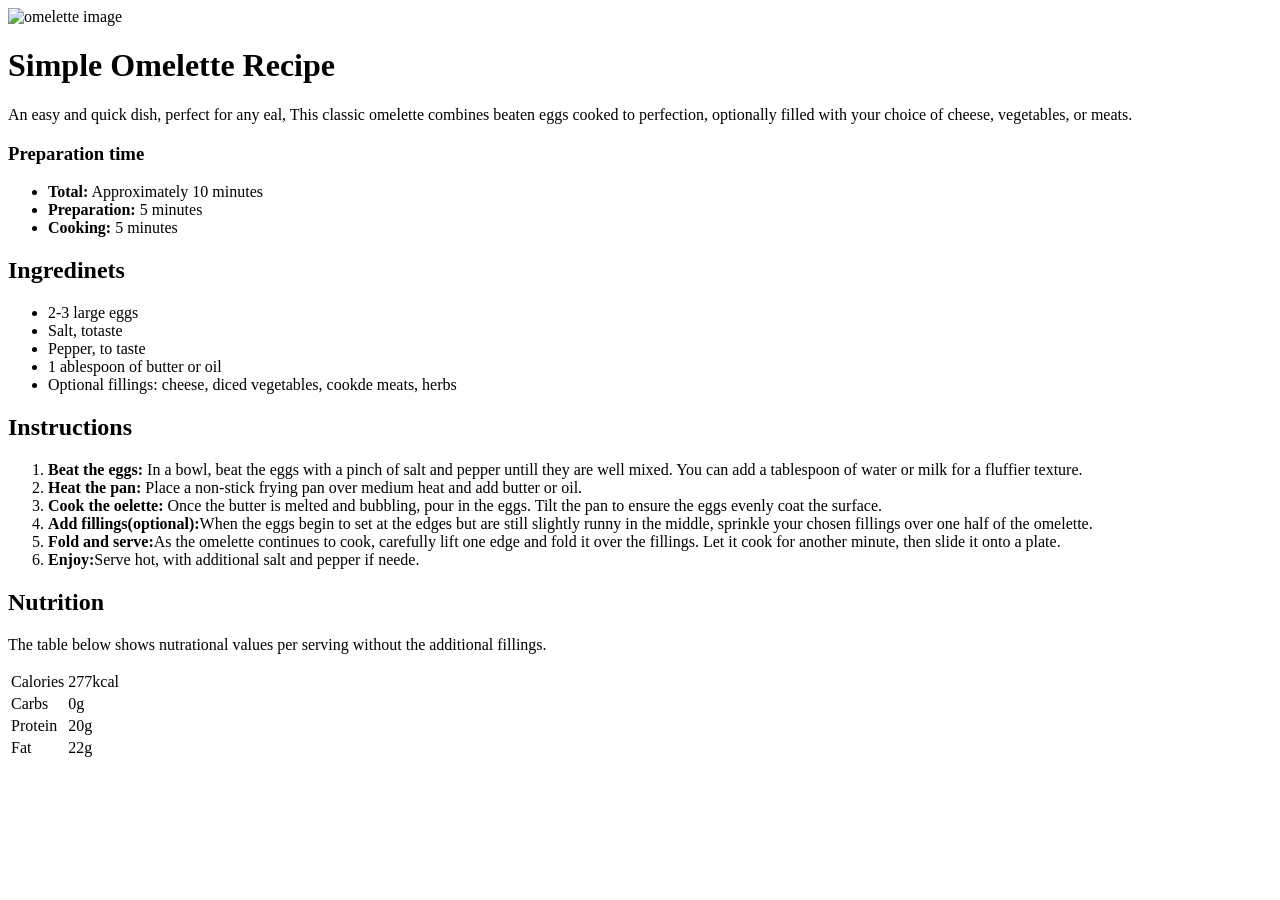
==== index.html @ 317d93ea "Fix typos and update HTML structure for recipe page Updated the recipe page HTML structure and corre" ====
<!DOCTYPE html>
<html>
    <head>
        <title>
          Recipe Page | HTML and CSS Page
         </title>
        <link rel="stylesheet" href="style.css">
    </head>
    <body>
    <div class="main-div">
        <header>
            <div class="top">
              <img src="recipe-page-main\assets\images\image-omelette.jpeg" alt="omelette image">
            </div>
            <div class="">
                <h1>Simple Omelette Recipe</h1>
                <p>An easy and quick dish, perfect for any eal, This classic omelette combines beaten eggs cooked to perfection, optionally filled with your choice of cheese, vegetables, or meats.</p>
                <div class="time">
                    <h3>Preparation time</h3>
                    <ul>
                        <li><b>Total:</b> Approximately 10 minutes </li>
                        <li><b>Preparation: </b>5 minutes</li>
                        <li><b>Cooking: </b>5 minutes</li>
                    </ul>
                </div>
            </div>
        </header>
        <div class="ingredinets">
            <h2>Ingredinets</h2>
            <ul>
                <li>2-3 large eggs</li>
                <li>Salt, totaste</li>
                <li>Pepper, to taste</li>
                <li>1 ablespoon of butter or oil</li>
                <li>Optional fillings: cheese, diced vegetables, cookde meats, herbs</li>
            </ul>
        </div>
        <div class="instructions">
            <h2>Instructions</h2>
            <ol>
                <li><b>Beat the eggs: </b> In a bowl, beat the eggs with a pinch of salt and pepper untill they are well mixed. You can add a tablespoon of water or milk for a fluffier texture.</li>
                <li><b> Heat the pan:</b> Place a non-stick frying pan over medium heat and add butter or oil.</li>
                <li><b> Cook the oelette: </b>Once the butter is melted and bubbling, pour in the eggs. Tilt the pan to ensure the eggs evenly coat the surface.</li>
                <li><b>Add fillings(optional):</b>When the eggs begin to set at the edges but are still slightly runny in the middle, sprinkle your chosen fillings over one half of the omelette.</li>
                <li><b>Fold and serve:</b>As the omelette continues to cook, carefully lift one edge and fold it over the fillings. Let it cook for another minute, then slide it onto a plate.</li>
                <li><b>Enjoy:</b>Serve hot, with additional salt and pepper if neede.</li>
            </ol>
        </div>
        <div class="nutrition">
            <h2>Nutrition</h2>
            <p>The table below shows nutrational values per serving without the additional fillings.</p>
            <Table>
                <tr>
                    <td>Calories</td>
                    <td><span>277kcal</span></td>
                </tr>
                <tr>
                    <td>Carbs</td>
                    <td><span>0g</span></td>
                </tr>
                <tr>
                    <td>Protein</td>
                    <td><span>20g</span></td>
                </tr>
                <tr>
                    <td>Fat</td>
                    <td><span>22g</span></td>
                </tr>
            </Table>
        </div>
    </div>
    </body>
</html>
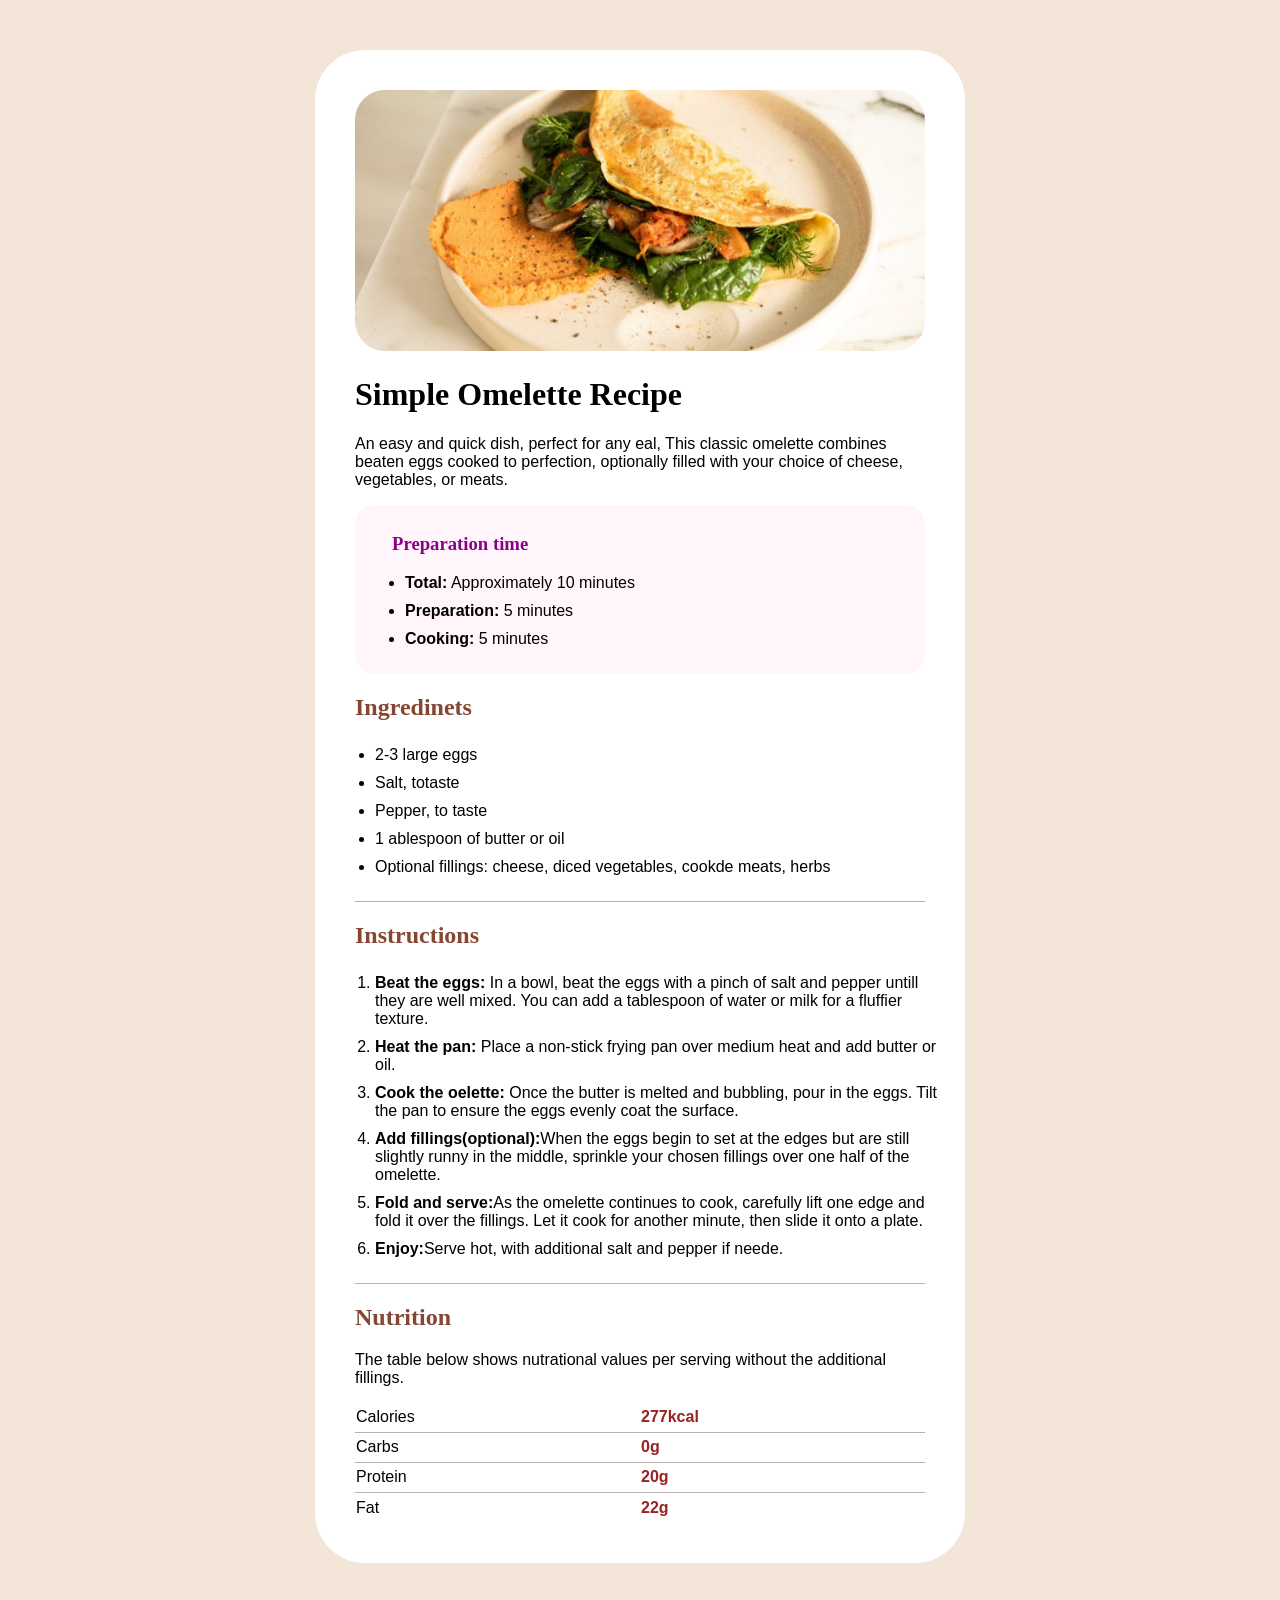
==== commit aea559e0: "Update index.html" ====
--- a/index.html
+++ b/index.html
@@ -5,6 +5,7 @@
           Recipe Page | HTML and CSS Page
          </title>
         <link rel="stylesheet" href="style.css">
+        <link rel="icon" href="./assets/images/favicon-32x32.png">
     </head>
     <body>
     <div class="main-div">
--- a/style.css
+++ b/style.css
@@ -0,0 +1,129 @@
+@font-face {
+    font-family: young sarif;
+    src: url(recipe-page-main\assets\fonts\young-serif.ttf);
+}
+
+@font-face {
+    font-family: outfit;
+    src: url(recipe-page-main\assets\fonts\outfit.ttf);
+}
+
+body{
+    font-family: 'Outfit', sans-serif;
+}
+
+h1,h2{
+    font-family: 'Young Serif', serif;
+}
+
+*{
+    box-sizing: border-box;
+}
+
+body {
+    background-color:  hsl(30, 54%, 90%);
+    min-width: 320px;
+}
+
+.main-div {
+    max-width: 650px;
+    min-width: 350px;
+    background-color: white;
+    margin: 50px auto;
+    padding: 40px;
+    border-radius: 50px;
+}
+
+.top img {
+    width: 100%;
+    border-radius: 30px;
+}
+
+.time {
+     background-color: hsl(330, 100%, 98%);
+    border-radius: 20px;
+    height: 100%;
+    padding: 10px 0;
+}
+
+
+h3 {
+    font-family: young sarif;
+    color: darkmagenta;
+    position: relative;
+    left: 37px;
+}
+
+.time ul li {
+    margin: 10px;
+}
+
+h2 {
+    font-family: young sarif;
+    color: hsl(14, 45%, 36%);
+}
+
+.ingredinets {
+    border-bottom: .1px solid rgb(183, 176, 176);
+}
+
+.ingredinets ul li {
+    margin: 10px 0;
+    position: relative;
+    left: -20px;
+}
+
+.ingredinets ul {
+    margin: 25px 0;
+}
+
+.instructions {
+    border-bottom: .1px solid rgb(183, 176, 176);
+}
+
+.instructions ol {
+    margin: 25px -20px;
+}
+
+.instructions ol li {
+    margin: 10px 0;
+}
+
+.nutrition {
+
+}
+
+
+
+td, tr {
+    border-bottom: 1px solid rgb(183, 176, 176);
+}
+
+tr:last-child td {
+    border-bottom: none;
+}
+
+#white-border {
+    border-bottom: 20px solid white;
+}
+
+table tr td {
+    width: 300px;
+    height: 30px;
+    border-collapse: collapse;
+    border-spacing: 0;
+}
+
+table {
+    border-spacing: 0cap;
+    
+}
+
+span {
+    color: rgb(153, 34, 34);
+    font-weight: bold;
+}
+
+p{
+    font-size: 16px;
+}
